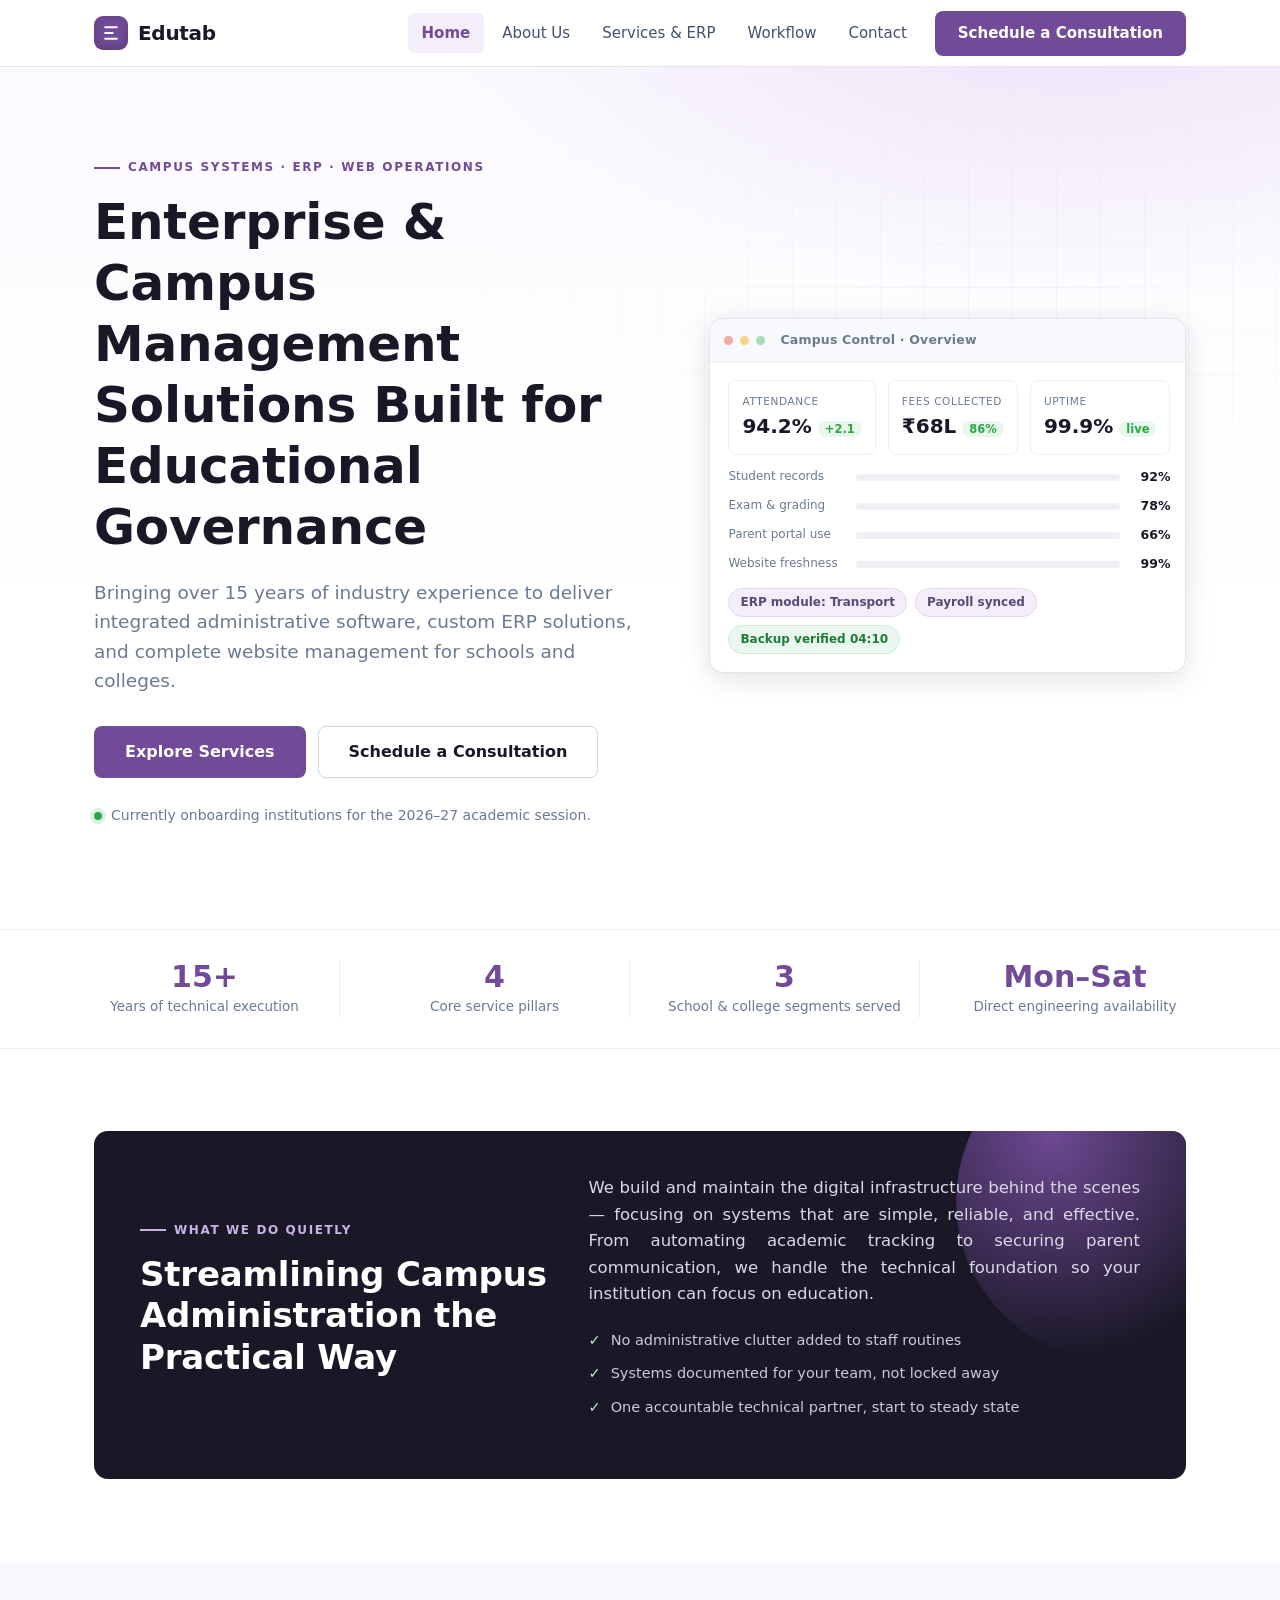
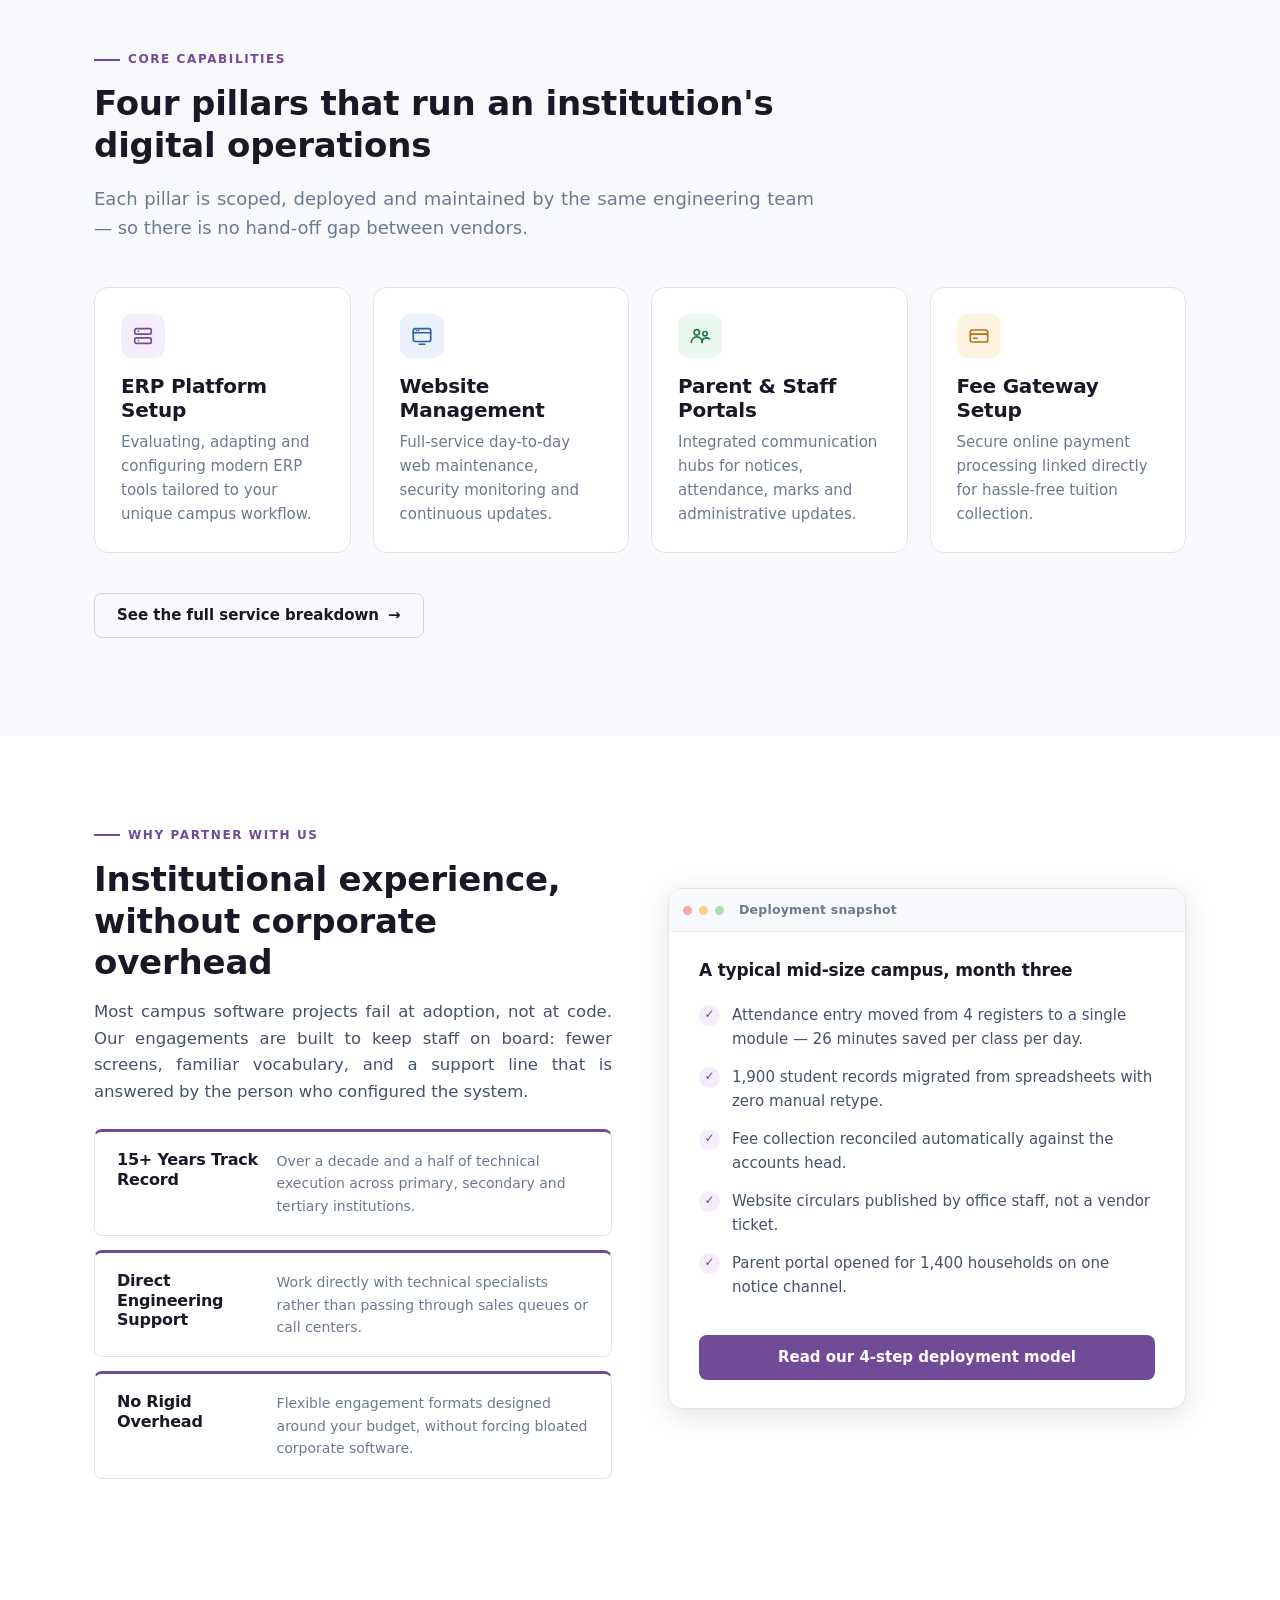
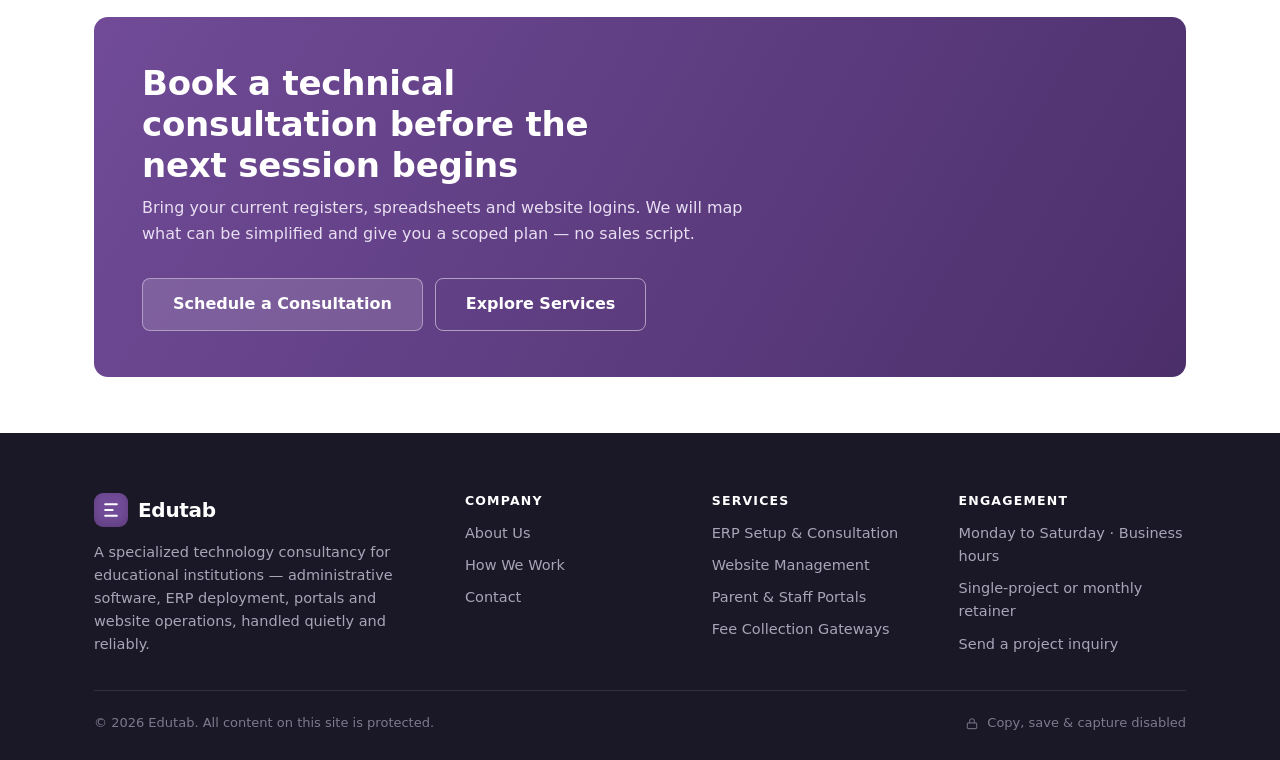
==== index.html @ a663d5b5 "Configure GitHub Pages deployment" ====
<!DOCTYPE html>
<html lang="en">
<head>
<meta charset="utf-8">
<meta name="viewport" content="width=device-width, initial-scale=1">
<title>Edutab — Enterprise &amp; Campus Management Solutions for Educational Governance</title>
<meta name="description" content="Edutab delivers integrated administrative software, custom ERP solutions and complete website management for schools and colleges, backed by 15+ years of technical execution.">
<meta name="robots" content="index, follow">
<link rel="stylesheet" href="assets/css/styles.css">
<link rel="icon" href="assets/img/icon-512.png" sizes="512x512">
<link rel="apple-touch-icon" href="assets/img/apple-touch-icon.png">
<meta property="og:type" content="website">
<meta property="og:site_name" content="Edutab">
<meta property="og:locale" content="en_IN">
<meta property="og:title" content="Edutab — Enterprise & Campus Management Solutions">
<meta property="og:description" content="Edutab delivers integrated administrative software, custom ERP solutions and complete website management for schools and colleges, backed by 15+ years of technical execution.">
<meta name="twitter:card" content="summary_large_image">
<meta name="twitter:title" content="Edutab — Enterprise & Campus Management Solutions">
<meta name="twitter:description" content="Edutab delivers integrated administrative software, custom ERP solutions and complete website management for schools and colleges, backed by 15+ years of technical execution.">
<meta name="theme-color" content="#714b97">
<meta name="edutab:origin" content="__EDUTAB_ORIGIN__">
<script type="application/ld+json" data-abs="true">
{"@context":"https://schema.org","@type":"Organization","@id":"~/#organization","name":"Edutab","alternateName":"Edutab Campus Systems","url":"~/","description":"Technology consultancy for educational institutions: ERP setup, website management, portals and fee gateways.","foundingDate":"2011","areaServed":{"@type":"Country","name":"India"},"address":{"@type":"PostalAddress","addressLocality":"Bhopal","addressRegion":"Madhya Pradesh","addressCountry":"IN"},"contactPoint":{"@type":"ContactPoint","contactType":"sales","availableLanguage":["English","Hindi"],"areaServed":"IN","telephone":"+919399365399","contactOption":"TollFree"},"sameAs":[]}
</script>
<script type="application/ld+json" data-abs="true">
{"@context":"https://schema.org","@type":"WebSite","@id":"~/#website","url":"~/","name":"Edutab","publisher":{"@id":"~/#organization"},"inLanguage":"en-IN","potentialAction":{"@type":"SearchAction","target":"~/services.html","query-input":"required name=search-term"}}
</script>
<script type="application/ld+json" data-abs="true">
{"@context":"https://schema.org","@type":"ItemList","name":"Core capabilities","itemListElement":[{"@type":"ListItem","position":1,"name":"ERP Platform Setup"},{"@type":"ListItem","position":2,"name":"Website Management"},{"@type":"ListItem","position":3,"name":"Parent & Staff Portals"},{"@type":"ListItem","position":4,"name":"Fee Gateway Setup"}]}
</script>
<!-- SEO:BEGIN (written by tools/set-origin.py) -->
<!-- SEO:END -->
</head>
<body>

<header class="site-header">
  <div class="container nav-wrap">
    <a class="brand" href="index.html" aria-label="Edutab home">
      <span class="brand-mark" aria-hidden="true">
        <svg viewBox="0 0 24 24" fill="none" stroke="currentColor" stroke-width="2.4" stroke-linecap="round" stroke-linejoin="round"><path d="M5 5h14M5 12h9M5 19h14"/></svg>
      </span>
      Edutab
    </a>
    <button class="nav-toggle" type="button" aria-label="Toggle menu" aria-expanded="false" aria-controls="primaryNav">
      <span></span><span></span><span></span>
    </button>
    <nav class="nav" id="primaryNav">
      <a href="index.html" aria-current="page">Home</a>
      <a href="about.html">About Us</a>
      <a href="services.html">Services &amp; ERP</a>
      <a href="workflow.html">Workflow</a>
      <a href="contact.html">Contact</a>
      <span class="nav-cta"><a class="btn btn-primary" href="contact.html">Schedule a Consultation</a></span>
    </nav>
  </div>
</header>

<main>

  <!-- ============================ 1. HERO ============================ -->
  <section class="hero">
    <div class="container hero-grid">
      <div>
        <span class="eyebrow">Campus Systems · ERP · Web Operations</span>
        <h1>Enterprise &amp; Campus Management Solutions Built for Educational Governance</h1>
        <p class="hero-sub">Bringing over 15 years of industry experience to deliver integrated administrative software, custom ERP solutions, and complete website management for schools and colleges.</p>
        <div class="hero-actions">
          <a class="btn btn-primary btn-lg" href="services.html">Explore Services</a>
          <a class="btn btn-outline btn-lg" href="contact.html">Schedule a Consultation</a>
        </div>
        <p class="hero-note"><span class="dot" aria-hidden="true"></span> Currently onboarding institutions for the 2026–27 academic session.</p>
      </div>

      <div class="panel" aria-label="Illustrative campus administration dashboard">
        <div class="panel-bar"><i></i><i></i><i></i><b>Campus Control · Overview</b></div>
        <div class="panel-body">
          <div class="kpi-row">
            <div class="kpi"><span>Attendance</span><b>94.2%</b><em>+2.1</em></div>
            <div class="kpi"><span>Fees Collected</span><b>₹68L</b><em>86%</em></div>
            <div class="kpi"><span>Uptime</span><b>99.9%</b><em>live</em></div>
          </div>
          <div class="bar">
            <div class="bar-row"><span>Student records</span><span class="bar-track"><span class="bar-fill" style="width:92%"></span></span><b>92%</b></div>
            <div class="bar-row"><span>Exam &amp; grading</span><span class="bar-track"><span class="bar-fill" style="width:78%"></span></span><b>78%</b></div>
            <div class="bar-row"><span>Parent portal use</span><span class="bar-track"><span class="bar-fill bar-fill--soft" style="width:66%"></span></span><b>66%</b></div>
            <div class="bar-row"><span>Website freshness</span><span class="bar-track"><span class="bar-fill bar-fill--soft" style="width:99%"></span></span><b>99%</b></div>
          </div>
          <div class="chip-row">
            <span class="chip">ERP module: Transport</span>
            <span class="chip">Payroll synced</span>
            <span class="chip chip--ok">Backup verified 04:10</span>
          </div>
        </div>
      </div>
    </div>
  </section>

  <!-- ============================ STATS ============================ -->
  <section class="stats">
    <div class="container stats-grid">
      <div class="stat"><b>15+</b><span>Years of technical execution</span></div>
      <div class="stat"><b>4</b><span>Core service pillars</span></div>
      <div class="stat"><b>3</b><span>School &amp; college segments served</span></div>
      <div class="stat"><b>Mon–Sat</b><span>Direct engineering availability</span></div>
    </div>
  </section>

  <!-- ============================ 2. HIGHLIGHT BOX ============================ -->
  <section class="section">
    <div class="container">
      <div class="callout">
        <div>
          <span class="eyebrow">What we do quietly</span>
          <h2>Streamlining Campus Administration the Practical Way</h2>
        </div>
        <div>
          <p>We build and maintain the digital infrastructure behind the scenes — focusing on systems that are simple, reliable, and effective. From automating academic tracking to securing parent communication, we handle the technical foundation so your institution can focus on education.</p>
          <ul class="callout-list">
            <li>No administrative clutter added to staff routines</li>
            <li>Systems documented for your team, not locked away</li>
            <li>One accountable technical partner, start to steady state</li>
          </ul>
        </div>
      </div>
    </div>
  </section>

  <!-- ============================ 3. CORE CAPABILITIES ============================ -->
  <section class="section section--soft">
    <div class="container">
      <div class="section-head">
        <span class="eyebrow">Core capabilities</span>
        <h2>Four pillars that run an institution's digital operations</h2>
        <p class="lead">Each pillar is scoped, deployed and maintained by the same engineering team — so there is no hand-off gap between vendors.</p>
      </div>

      <div class="grid grid-4">
        <article class="card">
          <div class="icon" aria-hidden="true">
            <svg viewBox="0 0 24 24" fill="none" stroke="currentColor" stroke-width="1.8" stroke-linecap="round" stroke-linejoin="round"><rect x="3" y="4" width="18" height="6" rx="1.5"/><rect x="3" y="14" width="18" height="6" rx="1.5"/><path d="M7 7h.01M7 17h.01"/></svg>
          </div>
          <h3>ERP Platform Setup</h3>
          <p>Evaluating, adapting and configuring modern ERP tools tailored to your unique campus workflow.</p>
        </article>

        <article class="card">
          <div class="icon icon--blue" aria-hidden="true">
            <svg viewBox="0 0 24 24" fill="none" stroke="currentColor" stroke-width="1.8" stroke-linecap="round" stroke-linejoin="round"><rect x="2.5" y="4" width="19" height="14" rx="2"/><path d="M2.5 8.5h19M6 6.2h.01M8.4 6.2h.01M9 21h6"/></svg>
          </div>
          <h3>Website Management</h3>
          <p>Full-service day-to-day web maintenance, security monitoring and continuous updates.</p>
        </article>

        <article class="card">
          <div class="icon icon--green" aria-hidden="true">
            <svg viewBox="0 0 24 24" fill="none" stroke="currentColor" stroke-width="1.8" stroke-linecap="round" stroke-linejoin="round"><circle cx="8.5" cy="8" r="3"/><path d="M2.5 19a6 6 0 0 1 12 0"/><circle cx="17.5" cy="9.5" r="2.4"/><path d="M14 19a5 5 0 0 1 8.2-3.8"/></svg>
          </div>
          <h3>Parent &amp; Staff Portals</h3>
          <p>Integrated communication hubs for notices, attendance, marks and administrative updates.</p>
        </article>

        <article class="card">
          <div class="icon icon--orange" aria-hidden="true">
            <svg viewBox="0 0 24 24" fill="none" stroke="currentColor" stroke-width="1.8" stroke-linecap="round" stroke-linejoin="round"><rect x="2.5" y="5.5" width="19" height="13" rx="2"/><path d="M2.5 10h19M6 14.5h4"/></svg>
          </div>
          <h3>Fee Gateway Setup</h3>
          <p>Secure online payment processing linked directly for hassle-free tuition collection.</p>
        </article>
      </div>

      <p class="mt-40"><a class="btn btn-outline btn-arrow" href="services.html">See the full service breakdown</a></p>
    </div>
  </section>

  <!-- ============================ 4. WHY PARTNER WITH US ============================ -->
  <section class="section">
    <div class="container">
      <div class="split">
        <div class="prose">
          <span class="eyebrow">Why partner with us</span>
          <h2>Institutional experience, without corporate overhead</h2>
          <p>Most campus software projects fail at adoption, not at code. Our engagements are built to keep staff on board: fewer screens, familiar vocabulary, and a support line that is answered by the person who configured the system.</p>
          <div class="grid grid-3 mt-24">
            <div class="note-card">
              <h4>15+ Years Track Record</h4>
              <p>Over a decade and a half of technical execution across primary, secondary and tertiary institutions.</p>
            </div>
            <div class="note-card">
              <h4>Direct Engineering Support</h4>
              <p>Work directly with technical specialists rather than passing through sales queues or call centers.</p>
            </div>
            <div class="note-card">
              <h4>No Rigid Overhead</h4>
              <p>Flexible engagement formats designed around your budget, without forcing bloated corporate software.</p>
            </div>
          </div>
        </div>

        <div class="panel">
          <div class="panel-bar"><i></i><i></i><i></i><b>Deployment snapshot</b></div>
          <div class="panel-body panel-pad">
            <h3 style="font-size:17px">A typical mid-size campus, month three</h3>
            <ul class="list-plain">
              <li><span class="tick">✓</span> Attendance entry moved from 4 registers to a single module — 26 minutes saved per class per day.</li>
              <li><span class="tick">✓</span> 1,900 student records migrated from spreadsheets with zero manual retype.</li>
              <li><span class="tick">✓</span> Fee collection reconciled automatically against the accounts head.</li>
              <li><span class="tick">✓</span> Website circulars published by office staff, not a vendor ticket.</li>
              <li><span class="tick">✓</span> Parent portal opened for 1,400 households on one notice channel.</li>
            </ul>
            <a class="btn btn-primary mt-24" href="workflow.html">Read our 4-step deployment model</a>
          </div>
        </div>
      </div>
    </div>
  </section>

  <!-- ============================ CTA ============================ -->
  <section class="section section--tight">
    <div class="container">
      <div class="cta-band">
        <div>
          <h2>Book a technical consultation before the next session begins</h2>
          <p>Bring your current registers, spreadsheets and website logins. We will map what can be simplified and give you a scoped plan — no sales script.</p>
        </div>
        <div class="cta-actions">
          <a class="btn btn-light btn-lg" href="contact.html">Schedule a Consultation</a>
          <a class="btn btn-outline btn-lg" style="color:#fff;border-color:rgba(255,255,255,.5)" href="services.html">Explore Services</a>
        </div>
      </div>
    </div>
  </section>

</main>

<footer class="site-footer">
  <div class="container">
    <div class="footer-grid">
      <div>
        <a class="brand" href="index.html">
          <span class="brand-mark" aria-hidden="true">
            <svg viewBox="0 0 24 24" fill="none" stroke="currentColor" stroke-width="2.4" stroke-linecap="round" stroke-linejoin="round"><path d="M5 5h14M5 12h9M5 19h14"/></svg>
          </span>
          Edutab
        </a>
        <p>A specialized technology consultancy for educational institutions — administrative software, ERP deployment, portals and website operations, handled quietly and reliably.</p>
      </div>
      <div>
        <h5>Company</h5>
        <ul class="footer-links">
          <li><a href="about.html">About Us</a></li>
          <li><a href="workflow.html">How We Work</a></li>
          <li><a href="contact.html">Contact</a></li>
        </ul>
      </div>
      <div>
        <h5>Services</h5>
        <ul class="footer-links">
          <li><a href="services.html#erp">ERP Setup &amp; Consultation</a></li>
          <li><a href="services.html#website">Website Management</a></li>
          <li><a href="services.html#portals">Parent &amp; Staff Portals</a></li>
          <li><a href="services.html#fees">Fee Collection Gateways</a></li>
        </ul>
      </div>
      <div>
        <h5>Engagement</h5>
        <ul class="footer-links">
          <li>Monday to Saturday · Business hours</li>
          <li>Single-project or monthly retainer</li>
          <li><a href="contact.html">Send a project inquiry</a></li>
        </ul>
      </div>
    </div>
    <div class="footer-note">
      <span>© <span data-year>2026</span> Edutab. All content on this site is protected.</span>
      <span class="lock">
        <svg viewBox="0 0 24 24" fill="none" stroke="currentColor" stroke-width="2" stroke-linecap="round"><rect x="4" y="10" width="16" height="10" rx="2"/><path d="M8 10V7a4 4 0 0 1 8 0v3"/></svg>
        Copy, save &amp; capture disabled
      </span>
    </div>
  </div>
</footer>

<div class="print-lock" aria-hidden="true">
  <h1>Edutab</h1>
  <p>This page is not distributable in printed or PDF form. Campus documentation, proposals and scope sheets are shared directly with the authorized institutional contact. Please request a copy from the Edutab office.</p>
</div>

<script src="assets/js/seo.js"></script>
<script src="assets/js/app.js"></script>
</body>
</html>
---- assets/css/styles.css ----
/* ============================================================
   Edutab — Campus & Enterprise Management Solutions
   Visual language inspired by Odoo's web client:
   flat surfaces, hairline borders, generous whitespace,
   purple brand accent, rounded "snippet" cards.
   ============================================================ */

:root {
  --violet: #714b97;
  --violet-dark: #5b3a7d;
  --violet-soft: #f4eefa;
  --navy: #1a1827;
  --body: #45526b;
  --muted: #6b7a90;
  --line: #e5e5e5;
  --line-soft: #ededf3;
  --bg-soft: #f8f9fc;
  --bg-alt: #f4f4f8;
  --white: #ffffff;
  --green: #28a745;
  --orange: #f0ad4e;
  --red: #e27d7d;
  --radius: 8px;
  --radius-lg: 14px;
  --shadow-sm: 0 1px 2px rgba(26, 24, 39, .06), 0 2px 12px rgba(26, 24, 39, .05);
  --shadow-md: 0 6px 28px rgba(26, 24, 39, .12);
  --font: "Segoe UI", system-ui, -apple-system, "Helvetica Neue", Arial, sans-serif;
  --container: 1140px;
}

*, *::before, *::after { box-sizing: border-box; }

html { scroll-behavior: smooth; }

body {
  margin: 0;
  font-family: var(--font);
  font-size: 16px;
  line-height: 1.6;
  color: var(--body);
  background: var(--white);
  -webkit-font-smoothing: antialiased;
  text-rendering: optimizeLegibility;
  /* ---- content protection: no selection on rendered page ---- */
  -webkit-user-select: none;
  -moz-user-select: none;
  -ms-user-select: none;
  user-select: none;
}

/* Inputs must stay usable */
input, textarea, select {
  -webkit-user-select: text;
  -moz-user-select: text;
  user-select: text;
}

h1, h2, h3, h4, h5 {
  color: var(--navy);
  font-weight: 600;
  line-height: 1.22;
  margin: 0 0 .55em;
  letter-spacing: -.2px;
}

h1 { font-size: clamp(30px, 4.4vw, 50px); font-weight: 700; }
h2 { font-size: clamp(24px, 3vw, 34px); }
h3 { font-size: 20px; }
h4 { font-size: 17px; }

p { margin: 0 0 1em; }

/* ============================ Justified body copy ============================
   Body paragraphs are set justified for a clean two-edge block. Hyphenation is
   what keeps that from opening up rivers of whitespace; it needs the lang="en"
   attribute on <html>, which every page carries. Anything narrower than a
   comfortable measure stays left-aligned instead (see the opt-out list below),
   because justification at ~20ch looks worse than ragged right.
   ============================================================================= */
.prose p,
.card p,
.lead,
.callout p,
.note-card p,
.acc-panel,
.timeline-body p,
.feature-list li,
.form-status {
  text-align: justify;
  text-justify: inter-word;
  -webkit-hyphens: auto;
  -moz-hyphens: auto;
  hyphens: auto;
  hyphenate-limit-chars: 8 3 3;
  word-break: normal;
  overflow-wrap: break-word;
}

/* narrow columns, labels and single-line strips: keep the ragged right edge */
.hero-sub,
.hero-note,
.step p,
.plan p,
.split .note-card p,
.grid-4 .card p,
.info-row p,
.wa-strip p,
.form-help,
.field > label,
.breadcrumb,
.eyebrow,
.chip,
.chip-row,
.card-num,
.kpi span,
.kpi b,
.bar-row,
.stat span,
.footer-links li,
.footer-note,
.badge,
.panel-bar b,
.stack-item,
.stack-item span {
  text-align: left;
  -webkit-hyphens: manual;
  hyphens: manual;
}

/* headings and centred blocks never justify */
h1, h2, h3, h4, h5, .text-center, .section-head--center, .btn { text-align: inherit; }
.section-head--center p, .text-center p { text-align: center; }
/* buttons/CTA copy inside a justified parent must not stretch */
.btn, .choice, .nav a, .brand { text-align: center; }
.nav a, .brand, .footer-links a { text-align: left; }

a { color: var(--violet); text-decoration: none; }
a:hover { color: var(--violet-dark); text-decoration: underline; }

img, svg { max-width: 100%; display: block; }

.container {
  width: 100%;
  max-width: var(--container);
  margin: 0 auto;
  padding: 0 24px;
}

.section { padding: 82px 0; }
/* keep anchored section headings clear of the sticky header */
section[id] { scroll-margin-top: 84px; }
:target { animation: target-flash 1.6s ease-out; }
@keyframes target-flash {
  0% { background: rgba(113, 75, 151, .09); }
  100% { background: transparent; }
}
.section--tight { padding: 56px 0; }
.section--soft { background: var(--bg-soft); }
.section--alt { background: var(--bg-alt); }

.eyebrow {
  display: inline-flex;
  align-items: center;
  gap: 8px;
  font-size: 12px;
  font-weight: 700;
  letter-spacing: 1.6px;
  text-transform: uppercase;
  color: var(--violet);
  margin-bottom: 14px;
}
.eyebrow::before {
  content: "";
  width: 26px; height: 2px;
  background: var(--violet);
  display: inline-block;
}

.lead { font-size: 18px; color: var(--muted); }
.text-muted { color: var(--muted); }
.text-center { text-align: center; }
.section-head { max-width: 720px; margin-bottom: 44px; }
.section-head--center { margin-left: auto; margin-right: auto; text-align: center; }
.section-head--center .eyebrow { justify-content: center; }

/* ============================== Buttons ============================== */
.btn {
  display: inline-flex;
  align-items: center;
  justify-content: center;
  gap: 9px;
  padding: 11px 22px;
  font-family: inherit;
  font-size: 15px;
  font-weight: 600;
  line-height: 1.4;
  border-radius: var(--radius);
  border: 1px solid transparent;
  cursor: pointer;
  transition: background .16s ease, color .16s ease, border-color .16s ease, box-shadow .16s ease, transform .16s ease;
  text-decoration: none;
  white-space: nowrap;
}
.btn:active { transform: translateY(1px); }
.btn-primary { background: var(--violet); color: #fff; }
.btn-primary:hover { background: var(--violet-dark); color: #fff; text-decoration: none; }
.btn-outline { background: transparent; color: var(--navy); border-color: #d3d3dd; }
.btn-outline:hover { border-color: var(--violet); color: var(--violet); text-decoration: none; }
.btn-light { background: rgba(255, 255, 255, .14); color: #fff; border-color: rgba(255, 255, 255, .38); }
.btn-light:hover { background: rgba(255, 255, 255, .26); color: #fff; text-decoration: none; }
.btn-wa { background: #1faa54; color: #fff; }
.btn-wa:hover { background: #178c44; color: #fff; text-decoration: none; }
.btn-lg { padding: 14px 30px; font-size: 16px; }
.btn-block { width: 100%; }
.btn[disabled] { opacity: .6; cursor: default; }

.btn-arrow::after {
  content: "→";
  font-weight: 700;
  transition: transform .16s ease;
}
.btn-arrow:hover::after { transform: translateX(3px); }

/* ============================== Header / nav ============================== */
.site-header {
  position: sticky;
  top: 0;
  z-index: 120;
  background: rgba(255, 255, 255, .96);
  border-bottom: 1px solid var(--line);
  backdrop-filter: saturate(180%) blur(8px);
}
.nav-wrap {
  display: flex;
  align-items: center;
  gap: 24px;
  height: 66px;
}
.brand {
  display: inline-flex;
  align-items: center;
  gap: 10px;
  font-size: 20px;
  font-weight: 700;
  color: var(--navy);
  letter-spacing: -.3px;
}
.brand:hover { text-decoration: none; color: var(--navy); }
.brand-mark {
  width: 34px; height: 34px;
  border-radius: 9px;
  background: var(--violet);
  color: #fff;
  display: grid;
  place-items: center;
  font-size: 17px;
  font-weight: 800;
  flex: 0 0 auto;
  box-shadow: inset 0 -3px 8px rgba(0, 0, 0, .18);
}
.brand-mark svg { width: 20px; height: 20px; }

.nav {
  display: flex;
  align-items: center;
  gap: 4px;
  margin-left: auto;
}
.nav > a, .nav a:not(.btn) {
  padding: 8px 14px;
  border-radius: 6px;
  font-size: 15px;
  font-weight: 500;
  color: #45526b;
}
.nav a:not(.btn):hover { background: var(--bg-alt); color: var(--navy); text-decoration: none; }
.nav a[aria-current="page"]:not(.btn) { color: var(--violet); background: var(--violet-soft); font-weight: 600; }
.nav-cta { margin-left: 10px; }

.nav-toggle {
  display: none;
  margin-left: auto;
  width: 42px; height: 42px;
  border: 1px solid var(--line);
  border-radius: 8px;
  background: #fff;
  cursor: pointer;
  padding: 0;
}
.nav-toggle span {
  display: block;
  width: 18px; height: 2px;
  background: var(--navy);
  margin: 3px auto;
  border-radius: 2px;
  transition: transform .2s ease, opacity .2s ease;
}
.nav-toggle[aria-expanded="true"] span:nth-child(1) { transform: translateY(5px) rotate(45deg); }
.nav-toggle[aria-expanded="true"] span:nth-child(2) { opacity: 0; }
.nav-toggle[aria-expanded="true"] span:nth-child(3) { transform: translateY(-5px) rotate(-45deg); }

/* ============================== Page hero (inner pages) ============================== */
.page-hero {
  background: linear-gradient(160deg, #f7f3fc 0%, #f2f5fb 60%, #f8f9fc 100%);
  border-bottom: 1px solid var(--line-soft);
  padding: 74px 0 66px;
}
.page-hero h1 { max-width: 860px; }
.page-hero .lead { max-width: 760px; margin: 0; }
.breadcrumb {
  display: flex;
  gap: 8px;
  align-items: center;
  font-size: 13px;
  color: var(--muted);
  margin-bottom: 18px;
}
.breadcrumb a { color: var(--muted); }
.breadcrumb a:hover { color: var(--violet); }
.breadcrumb i { font-style: normal; opacity: .5; }

/* ============================== Home hero ============================== */
.hero {
  position: relative;
  overflow: hidden;
  background:
    radial-gradient(900px 460px at 84% -10%, #ece2f7 0%, rgba(236, 226, 247, 0) 70%),
    linear-gradient(180deg, #fbf9fe 0%, #ffffff 62%);
  padding: 84px 0 88px;
}
.hero::after {
  content: "";
  position: absolute;
  inset: 0;
  background-image:
    linear-gradient(to right, rgba(113, 75, 151, .055) 1px, transparent 1px),
    linear-gradient(to bottom, rgba(113, 75, 151, .055) 1px, transparent 1px);
  background-size: 44px 44px;
  mask-image: radial-gradient(720px 380px at 78% 30%, #000 0%, transparent 78%);
  -webkit-mask-image: radial-gradient(720px 380px at 78% 30%, #000 0%, transparent 78%);
  pointer-events: none;
}
.hero-grid {
  position: relative;
  z-index: 1;
  display: grid;
  grid-template-columns: minmax(0, 1.08fr) minmax(0, .92fr);
  gap: 56px;
  align-items: center;
}
.hero h1 { margin-bottom: 20px; max-width: 15ch; }
.hero-sub { font-size: 18.5px; color: var(--muted); max-width: 52ch; }
.hero-actions { display: flex; flex-wrap: wrap; gap: 12px; margin-top: 30px; }
.hero-note {
  display: flex;
  align-items: center;
  gap: 9px;
  margin-top: 26px;
  font-size: 14px;
  color: var(--muted);
}
.dot {
  width: 8px; height: 8px; border-radius: 50%;
  background: var(--green);
  box-shadow: 0 0 0 4px rgba(40, 167, 69, .16);
  flex: 0 0 auto;
}

/* Mock dashboard panel */
.panel {
  background: #fff;
  border: 1px solid var(--line);
  border-radius: var(--radius-lg);
  box-shadow: var(--shadow-md);
  overflow: hidden;
}
.panel-bar {
  display: flex;
  align-items: center;
  gap: 7px;
  padding: 11px 14px;
  border-bottom: 1px solid var(--line-soft);
  background: var(--bg-soft);
}
.panel-bar i {
  width: 9px; height: 9px;
  border-radius: 50%;
  background: #dcdce6;
  display: inline-block;
}
.panel-bar i:nth-child(1) { background: #f4a9a3; }
.panel-bar i:nth-child(2) { background: #f7d38a; }
.panel-bar i:nth-child(3) { background: #a8dcb5; }
.panel-bar b {
  margin-left: 8px;
  font-size: 12.5px;
  font-weight: 600;
  color: var(--muted);
  letter-spacing: .2px;
}
.panel-body { padding: 18px; display: grid; gap: 12px; }
.kpi-row { display: grid; grid-template-columns: repeat(3, 1fr); gap: 12px; }
.kpi {
  border: 1px solid var(--line-soft);
  border-radius: var(--radius);
  padding: 12px 13px;
  background: #fff;
}
.kpi span { display: block; font-size: 10.5px; color: var(--muted); text-transform: uppercase; letter-spacing: .6px; white-space: nowrap; }
.kpi b { font-size: 20px; color: var(--navy); font-weight: 700; white-space: nowrap; }
.kpi em {
  font-style: normal;
  font-size: 11.5px;
  font-weight: 700;
  color: var(--green);
  background: rgba(40, 167, 69, .1);
  border-radius: 20px;
  padding: 1px 7px;
  margin-left: 6px;
}
.bar { display: grid; gap: 9px; }
.bar-row {
  display: grid;
  grid-template-columns: 118px minmax(0, 1fr) 40px;
  align-items: center;
  gap: 10px;
  font-size: 12px;
  color: var(--muted);
  white-space: nowrap;
}
.bar-track { height: 7px; border-radius: 6px; background: #eef0f5; overflow: hidden; }
.bar-fill { height: 100%; border-radius: 6px; background: var(--violet); }
.bar-fill--soft { background: #b79ad6; }
.bar-row b { color: var(--navy); font-size: 12.5px; text-align: right; }
.chip-row { display: flex; flex-wrap: wrap; gap: 8px; padding-top: 2px; }
.chip {
  font-size: 12px;
  font-weight: 600;
  color: #5a4877;
  background: var(--violet-soft);
  border: 1px solid #e3d6f1;
  border-radius: 20px;
  padding: 4px 11px;
}
.chip--ok { color: #1e7a37; background: #eaf7ee; border-color: #cfead7; }

/* ============================== Stats band ============================== */
.stats {
  border-top: 1px solid var(--line-soft);
  border-bottom: 1px solid var(--line-soft);
  background: #fff;
}
.stats-grid {
  display: grid;
  grid-template-columns: repeat(4, 1fr);
  gap: 20px;
  padding: 30px 0;
}
.stat { text-align: center; border-right: 1px solid var(--line-soft); }
.stat:last-child { border-right: 0; }
.stat b {
  display: block;
  font-size: 30px;
  font-weight: 700;
  color: var(--violet);
  line-height: 1.1;
}
.stat span { font-size: 13.5px; color: var(--muted); }

/* ============================== Highlight box ============================== */
.callout {
  position: relative;
  display: grid;
  grid-template-columns: 1fr 1.35fr;
  gap: 40px;
  align-items: center;
  background: var(--navy);
  color: #dcd8e8;
  border-radius: var(--radius-lg);
  padding: 44px 46px;
  overflow: hidden;
}
.callout::before {
  content: "";
  position: absolute;
  right: -90px; top: -90px;
  width: 320px; height: 320px;
  border-radius: 50%;
  background: radial-gradient(circle at 30% 30%, rgba(113, 75, 151, .95), rgba(113, 75, 151, 0) 70%);
}
.callout h2, .callout h3 { color: #fff; position: relative; }
.callout p { position: relative; margin: 0; font-size: 16.5px; }
.callout .eyebrow { color: #c9b3e6; }
.callout .eyebrow::before { background: #c9b3e6; }
.callout-list { position: relative; display: grid; gap: 10px; margin-top: 22px; padding: 0; list-style: none; }
.callout-list li { display: flex; gap: 10px; font-size: 14.5px; color: #cdc9db; }
.callout-list li::before {
  content: "✓";
  color: #b9f0c9;
  font-weight: 800;
  flex: 0 0 auto;
}

/* ============================== Cards / grids ============================== */
.grid { display: grid; gap: 22px; }
.grid-2 { grid-template-columns: repeat(2, minmax(0, 1fr)); }
.grid-3 { grid-template-columns: repeat(3, minmax(0, 1fr)); }
.grid-4 { grid-template-columns: repeat(4, minmax(0, 1fr)); }

.card {
  background: #fff;
  border: 1px solid var(--line);
  border-radius: var(--radius-lg);
  padding: 26px;
  transition: transform .18s ease, box-shadow .18s ease, border-color .18s ease;
}
.card:hover {
  transform: translateY(-3px);
  box-shadow: var(--shadow-md);
  border-color: #ded3ea;
}
.card h3 { margin-bottom: 8px; }
.card p { margin-bottom: 0; font-size: 15px; color: var(--muted); }

.icon {
  width: 44px; height: 44px;
  border-radius: 11px;
  display: grid;
  place-items: center;
  background: var(--violet-soft);
  color: var(--violet);
  margin-bottom: 16px;
}
.icon svg { width: 22px; height: 22px; }
.icon--green { background: #eaf7ee; color: #1e7a37; }
.icon--orange { background: #fdf3e2; color: #b5730f; }
.icon--blue { background: #eaf1fb; color: #2f5f9e; }

.card-num {
  font-size: 12.5px;
  font-weight: 700;
  letter-spacing: 1.4px;
  color: #b9a8cd;
  display: block;
  margin-bottom: 10px;
}

/* Feature list inside cards */
.feature-list { list-style: none; margin: 16px 0 0; padding: 0; display: grid; gap: 10px; }
.feature-list li {
  position: relative;
  padding-left: 26px;
  font-size: 14.5px;
  color: var(--body);
}
.feature-list li::before {
  content: "";
  position: absolute;
  left: 2px; top: 6px;
  width: 14px; height: 8px;
  border-left: 2px solid var(--violet);
  border-bottom: 2px solid var(--violet);
  transform: rotate(-45deg);
}
.feature-list--plain li::before { border-color: #c9b3e6; }

/* ============================== Split section ============================== */
.split {
  display: grid;
  grid-template-columns: minmax(0, 1fr) minmax(0, 1fr);
  gap: 56px;
  align-items: center;
}
.split-flip > :first-child { order: 2; }
.prose p { font-size: 16.5px; color: var(--body); }
.prose h2 { margin-bottom: 16px; }

/* module stack graphic */
.stack { display: grid; gap: 12px; }
.stack-item {
  display: flex;
  align-items: center;
  gap: 14px;
  padding: 14px 18px;
  background: #fff;
  border: 1px solid var(--line);
  border-left: 3px solid var(--violet);
  border-radius: var(--radius);
  box-shadow: var(--shadow-sm);
  font-size: 14.5px;
  color: var(--navy);
  font-weight: 600;
}
.stack-item span { margin-left: auto; font-size: 12.5px; font-weight: 600; color: var(--muted); }
.stack-item:nth-child(2) { border-left-color: #2f5f9e; }
.stack-item:nth-child(3) { border-left-color: var(--green); }
.stack-item:nth-child(4) { border-left-color: var(--orange); }

/* ============================== Checklist panel ============================== */
.panel-pad { padding: 28px 30px; }
.list-plain { list-style: none; margin: 0; padding: 0; display: grid; gap: 14px; }
.list-plain li { display: flex; gap: 12px; font-size: 15px; color: var(--body); }
.tick {
  flex: 0 0 auto;
  width: 21px; height: 21px;
  border-radius: 50%;
  background: var(--violet-soft);
  color: var(--violet);
  font-size: 12px;
  font-weight: 800;
  display: grid;
  place-items: center;
  margin-top: 2px;
}

/* ============================== Steps ============================== */
.steps { display: grid; grid-template-columns: repeat(4, 1fr); gap: 0; counter-reset: step; }
.step {
  position: relative;
  padding: 28px 26px 30px;
  background: #fff;
  border: 1px solid var(--line);
  border-right: 0;
}
.step:last-child { border-right: 1px solid var(--line); border-radius: 0 var(--radius-lg) var(--radius-lg) 0; }
.step:first-child { border-radius: var(--radius-lg) 0 0 var(--radius-lg); }
.step::after {
  content: "";
  position: absolute;
  right: -10px; top: 50%;
  width: 18px; height: 18px;
  background: #fff;
  border-top: 1px solid var(--line);
  border-right: 1px solid var(--line);
  transform: translateY(-50%) rotate(45deg);
  z-index: 2;
}
.step:last-child::after { display: none; }
.step-num {
  display: grid;
  place-items: center;
  width: 38px; height: 38px;
  border-radius: 10px;
  background: var(--violet);
  color: #fff;
  font-weight: 700;
  font-size: 14px;
  margin-bottom: 16px;
}
.step h3 { font-size: 17px; }
.step p { font-size: 14.5px; color: var(--muted); margin: 0; }

.timeline { display: grid; gap: 0; margin-top: 10px; }
.timeline-item {
  display: grid;
  grid-template-columns: 64px 1fr;
  gap: 24px;
  padding: 26px 0;
  border-bottom: 1px solid var(--line-soft);
}
.timeline-item:last-child { border-bottom: 0; }
.timeline-badge {
  display: grid;
  place-items: center;
  width: 56px; height: 56px;
  border-radius: 14px;
  background: #fff;
  border: 1px solid var(--line);
  color: var(--violet);
  font-size: 15px;
  font-weight: 800;
  box-shadow: var(--shadow-sm);
}
.timeline-body h3 { margin-bottom: 6px; }
.timeline-body p { margin: 0; font-size: 15.5px; color: var(--muted); max-width: 72ch; }

/* Cards inside a split column are narrow: stack them as label + text rows */
.split .grid-3, .split .grid-2 { grid-template-columns: 1fr; gap: 14px; }
.split .note-card { display: flex; align-items: flex-start; gap: 18px; padding: 18px 22px; }
.split .note-card h4 { flex: 0 0 30%; margin-bottom: 0; font-size: 16px; }
.split .note-card p { font-size: 14px; }
@media (max-width: 860px) {
  .split .note-card { display: block; }
  .split .note-card h4 { margin-bottom: 6px; }
}

/* ============================== Terms / note cards ============================== */
.note-card {
  background: #fff;
  border: 1px solid var(--line);
  border-top: 3px solid var(--violet);
  border-radius: var(--radius);
  padding: 22px 24px;
}
.note-card h4 { margin-bottom: 8px; }
.note-card p { margin: 0; font-size: 14.5px; color: var(--muted); }

/* ============================== Pricing / engagement ============================== */
.plan {
  background: #fff;
  border: 1px solid var(--line);
  border-radius: var(--radius-lg);
  padding: 30px;
  display: flex;
  flex-direction: column;
}
.plan--featured { border-color: var(--violet); box-shadow: 0 10px 40px rgba(113, 75, 151, .14); }
.plan-tag {
  align-self: flex-start;
  font-size: 11.5px;
  font-weight: 700;
  letter-spacing: 1px;
  text-transform: uppercase;
  color: #fff;
  background: var(--violet);
  border-radius: 20px;
  padding: 3px 12px;
  margin-bottom: 14px;
}
.plan-tag--ghost { background: var(--bg-alt); color: var(--muted); }
.plan h3 { font-size: 21px; }
.plan p.muted { font-size: 14.5px; color: var(--muted); }
.plan .btn { margin-top: auto; }
.plan ul { margin: 18px 0 24px; }

/* ============================== Forms ============================== */
.form-grid { display: grid; gap: 18px; }
.field { display: grid; gap: 7px; }
.field > label {
  font-size: 13.5px;
  font-weight: 600;
  color: var(--navy);
}
.field .req { color: var(--red); }
.control {
  width: 100%;
  padding: 11px 14px;
  font-family: inherit;
  font-size: 15px;
  color: var(--navy);
  background: #fff;
  border: 1px solid #d9d9e2;
  border-radius: var(--radius);
  transition: border-color .15s ease, box-shadow .15s ease;
}
.control::placeholder { color: #a8b1c0; }
.control:focus {
  outline: 0;
  border-color: var(--violet);
  box-shadow: 0 0 0 3px rgba(113, 75, 151, .16);
}
textarea.control { min-height: 132px; resize: vertical; }
.field-row { display: grid; grid-template-columns: repeat(2, minmax(0, 1fr)); gap: 18px; }

.choice-group { display: grid; gap: 10px; }
.choice {
  display: flex;
  align-items: center;
  gap: 11px;
  padding: 11px 14px;
  border: 1px solid #e2e2ea;
  border-radius: var(--radius);
  background: #fff;
  font-size: 14.5px;
  font-weight: 500;
  color: var(--body);
  cursor: pointer;
  transition: border-color .15s ease, background .15s ease;
}
.choice:hover { border-color: #cdbde2; background: #fdfcff; }
.choice input {
  width: 17px; height: 17px;
  accent-color: var(--violet);
  margin: 0;
  cursor: pointer;
  flex: 0 0 auto;
}
.choice:has(input:checked) {
  border-color: var(--violet);
  background: var(--violet-soft);
  color: var(--navy);
  font-weight: 600;
}

.form-status {
  display: none;
  align-items: flex-start;
  gap: 10px;
  padding: 13px 15px;
  border-radius: var(--radius);
  font-size: 14.5px;
  line-height: 1.5;
}
.form-status--ok { background: #eaf7ee; border: 1px solid #c4e6cf; color: #1d6b32; display: flex; }
.form-status--err { background: #fdeeee; border: 1px solid #f3cccc; color: #99302f; display: flex; }
.form-help { font-size: 13px; color: var(--muted); margin: 2px 0 0; }
.form-card { padding: 32px; }
.form-card h3 { margin-bottom: 4px; }

.contact-aside { display: grid; gap: 18px; align-content: start; }
.info-row { display: flex; gap: 14px; align-items: flex-start; }
.info-row .icon { width: 38px; height: 38px; border-radius: 10px; margin: 0; flex: 0 0 auto; }
.info-row .icon svg { width: 19px; height: 19px; }
.info-row b { display: block; color: var(--navy); font-size: 15px; margin-bottom: 2px; }
.info-row p { margin: 0; font-size: 14.5px; color: var(--muted); }
.info-row a { font-weight: 600; }

.wa-strip {
  display: flex;
  align-items: center;
  gap: 14px;
  padding: 18px 20px;
  border-radius: var(--radius-lg);
  background: linear-gradient(120deg, #eaf7ee 0%, #f4fbf6 100%);
  border: 1px solid #cfead7;
}
.wa-strip p { margin: 0; font-size: 14px; color: #31663f; }
.wa-strip b { color: #1d6b32; display: block; font-size: 15px; }

/* ============================== FAQ ============================== */
.accordion { display: grid; gap: 12px; }
.acc-item {
  background: #fff;
  border: 1px solid var(--line);
  border-radius: var(--radius);
  overflow: hidden;
}
.acc-item > button {
  width: 100%;
  display: flex;
  align-items: center;
  gap: 14px;
  padding: 17px 20px;
  background: #fff;
  border: 0;
  font-family: inherit;
  font-size: 15.5px;
  font-weight: 600;
  color: var(--navy);
  text-align: left;
  cursor: pointer;
}
.acc-item > button:hover { background: var(--bg-soft); }
.acc-item > button::after {
  content: "+";
  margin-left: auto;
  font-size: 20px;
  font-weight: 500;
  color: var(--violet);
  line-height: 1;
  transition: transform .2s ease;
}
.acc-item[data-open="true"] > button::after { transform: rotate(45deg); }
.acc-panel {
  display: none;
  padding: 0 20px 18px;
  font-size: 15px;
  color: var(--muted);
}
.acc-item[data-open="true"] .acc-panel { display: block; }

/* ============================== CTA banner ============================== */
.cta-band {
  background: linear-gradient(120deg, var(--violet) 0%, #4b2f6b 100%);
  color: #fff;
  border-radius: var(--radius-lg);
  padding: 46px 48px;
  display: flex;
  align-items: center;
  justify-content: space-between;
  gap: 32px;
  flex-wrap: wrap;
}
.cta-band h2 { color: #fff; margin-bottom: 8px; max-width: 22ch; }
.cta-band p { margin: 0; color: #e8dff2; max-width: 60ch; }
.cta-actions { display: flex; gap: 12px; flex-wrap: wrap; }

/* ============================== Footer ============================== */
.site-footer {
  background: var(--navy);
  color: #a9a4b8;
  padding: 60px 0 26px;
  margin-top: 0;
  font-size: 14.5px;
}
.footer-grid {
  display: grid;
  grid-template-columns: 1.6fr 1fr 1fr 1.1fr;
  gap: 40px;
  padding-bottom: 34px;
  border-bottom: 1px solid rgba(255, 255, 255, .1);
}
.site-footer .brand { color: #fff; margin-bottom: 14px; }
.site-footer p { margin: 0; max-width: 42ch; }
.site-footer h5 {
  color: #fff;
  font-size: 12.5px;
  font-weight: 700;
  letter-spacing: 1.2px;
  text-transform: uppercase;
  margin-bottom: 14px;
}
.footer-links { list-style: none; margin: 0; padding: 0; display: grid; gap: 9px; }
.footer-links a { color: #a9a4b8; }
.footer-links a:hover { color: #fff; text-decoration: none; }
.footer-note {
  display: flex;
  align-items: center;
  justify-content: space-between;
  gap: 18px;
  flex-wrap: wrap;
  padding-top: 22px;
  font-size: 13px;
  color: #7e798e;
}
.footer-note .lock { display: flex; align-items: center; gap: 8px; }
.footer-note svg { width: 14px; height: 14px; opacity: .8; }

/* ============================== Toast (protection feedback) ============================== */
.prot-toast {
  position: fixed;
  left: 50%;
  bottom: 26px;
  transform: translate(-50%, 20px);
  background: rgba(26, 24, 39, .95);
  color: #fff;
  font-size: 13.5px;
  font-weight: 500;
  padding: 11px 18px;
  border-radius: 30px;
  box-shadow: var(--shadow-md);
  opacity: 0;
  pointer-events: none;
  transition: opacity .2s ease, transform .2s ease;
  z-index: 300;
  display: flex;
  align-items: center;
  gap: 9px;
}
.prot-toast.is-on { opacity: 1; transform: translate(-50%, 0); }

/* Full-screen shield used while a screen capture is detected */
.privacy-shield {
  position: fixed;
  inset: 0;
  background: #16141f;
  color: #6f6a80;
  display: none;
  place-items: center;
  text-align: center;
  padding: 30px;
  z-index: 260;
  font-size: 14.5px;
}
.privacy-shield.is-on { display: grid; }
.privacy-shield b { display: block; color: #fff; font-size: 19px; margin-bottom: 6px; font-weight: 600; }

/* ============================== Utilities ============================== */
.badge {
  display: inline-block;
  font-size: 11.5px;
  font-weight: 700;
  letter-spacing: .8px;
  text-transform: uppercase;
  color: var(--violet);
  background: var(--violet-soft);
  border-radius: 20px;
  padding: 3px 11px;
}
.mt-0 { margin-top: 0; }
.mb-0 { margin-bottom: 0; }
.mt-24 { margin-top: 24px; }
.mt-40 { margin-top: 40px; }
.divider { height: 1px; background: var(--line-soft); border: 0; margin: 30px 0; }
.sr-only {
  position: absolute; width: 1px; height: 1px;
  padding: 0; margin: -1px; overflow: hidden;
  clip: rect(0, 0, 0, 0); white-space: nowrap; border: 0;
}
.no-scroll { overflow: hidden; }

/* ============================== Print / capture deterrence ============================== */
@media print {
  body { background: #fff !important; }
  body * { visibility: hidden !important; }
  .print-lock {
    visibility: visible !important;
    position: fixed;
    inset: 0;
    display: block !important;
    padding: 80px 60px;
    color: #1a1827;
    font-family: var(--font);
  }
  .print-lock p { font-size: 15px; color: #45526b; max-width: 70ch; }
}
.print-lock { display: none; }

/* ============================== Responsive ============================== */
@media (max-width: 1080px) {
  .hero-grid { grid-template-columns: 1fr; gap: 44px; }
  .hero h1 { max-width: 20ch; }
  .grid-4 { grid-template-columns: repeat(2, minmax(0, 1fr)); }
  .steps { grid-template-columns: repeat(2, 1fr); }
  .step { border-right: 1px solid var(--line); border-bottom: 0; }
  .step:nth-child(2) { border-radius: 0 var(--radius-lg) 0 0; }
  .step:nth-child(3) { border-radius: 0 0 0 var(--radius-lg); }
  .step:nth-child(2)::after { display: none; }
  .split { grid-template-columns: 1fr; gap: 34px; }
  .split-flip > :first-child { order: 0; }
  .footer-grid { grid-template-columns: 1fr 1fr; }
}

@media (max-width: 860px) {
  .nav-toggle { display: block; }
  .nav {
    position: absolute;
    top: 66px;
    left: 0; right: 0;
    flex-direction: column;
    align-items: stretch;
    gap: 2px;
    margin: 0;
    padding: 12px 18px 18px;
    background: #fff;
    border-bottom: 1px solid var(--line);
    box-shadow: var(--shadow-md);
    display: none;
  }
  .nav.is-open { display: flex; }
  .nav a { padding: 12px 14px; font-size: 15.5px; }
  .nav-cta { margin: 10px 0 0; }
  .nav-cta .btn { width: 100%; }
  .section { padding: 62px 0; }
  .callout { grid-template-columns: 1fr; padding: 34px 28px; gap: 22px; }
  .stats-grid { grid-template-columns: repeat(2, 1fr); gap: 24px 14px; }
  .stat { border-right: 0; }
  .grid-2, .grid-3, .grid-4 { grid-template-columns: 1fr; }
  .cta-band { padding: 34px 28px; }
  .timeline-item { grid-template-columns: 1fr; gap: 12px; }
  .field-row { grid-template-columns: 1fr; }
  .form-card { padding: 24px 22px; }
}

@media (max-width: 560px) {
  .section { padding: 52px 0; }
  .page-hero { padding: 52px 0 46px; }
  .hero { padding: 56px 0 62px; }
  .steps { grid-template-columns: 1fr; }
  .step { border-right: 1px solid var(--line); border-radius: 0 !important; border-top: 0; }
  .step:first-child { border-radius: var(--radius-lg) var(--radius-lg) 0 0 !important; border-top: 1px solid var(--line); }
  .step:last-child { border-radius: 0 0 var(--radius-lg) var(--radius-lg) !important; }
  .step::after { display: none; }
  .kpi-row { grid-template-columns: 1fr 1fr; }
  .stats-grid { grid-template-columns: 1fr 1fr; }
  .footer-grid { grid-template-columns: 1fr; gap: 28px; }
  .btn { width: 100%; }
  .hero-actions { flex-direction: column; }
}

/* Respect users who need motion off */
@media (prefers-reduced-motion: reduce) {
  * { animation-duration: .001ms !important; transition-duration: .001ms !important; scroll-behavior: auto !important; }
}
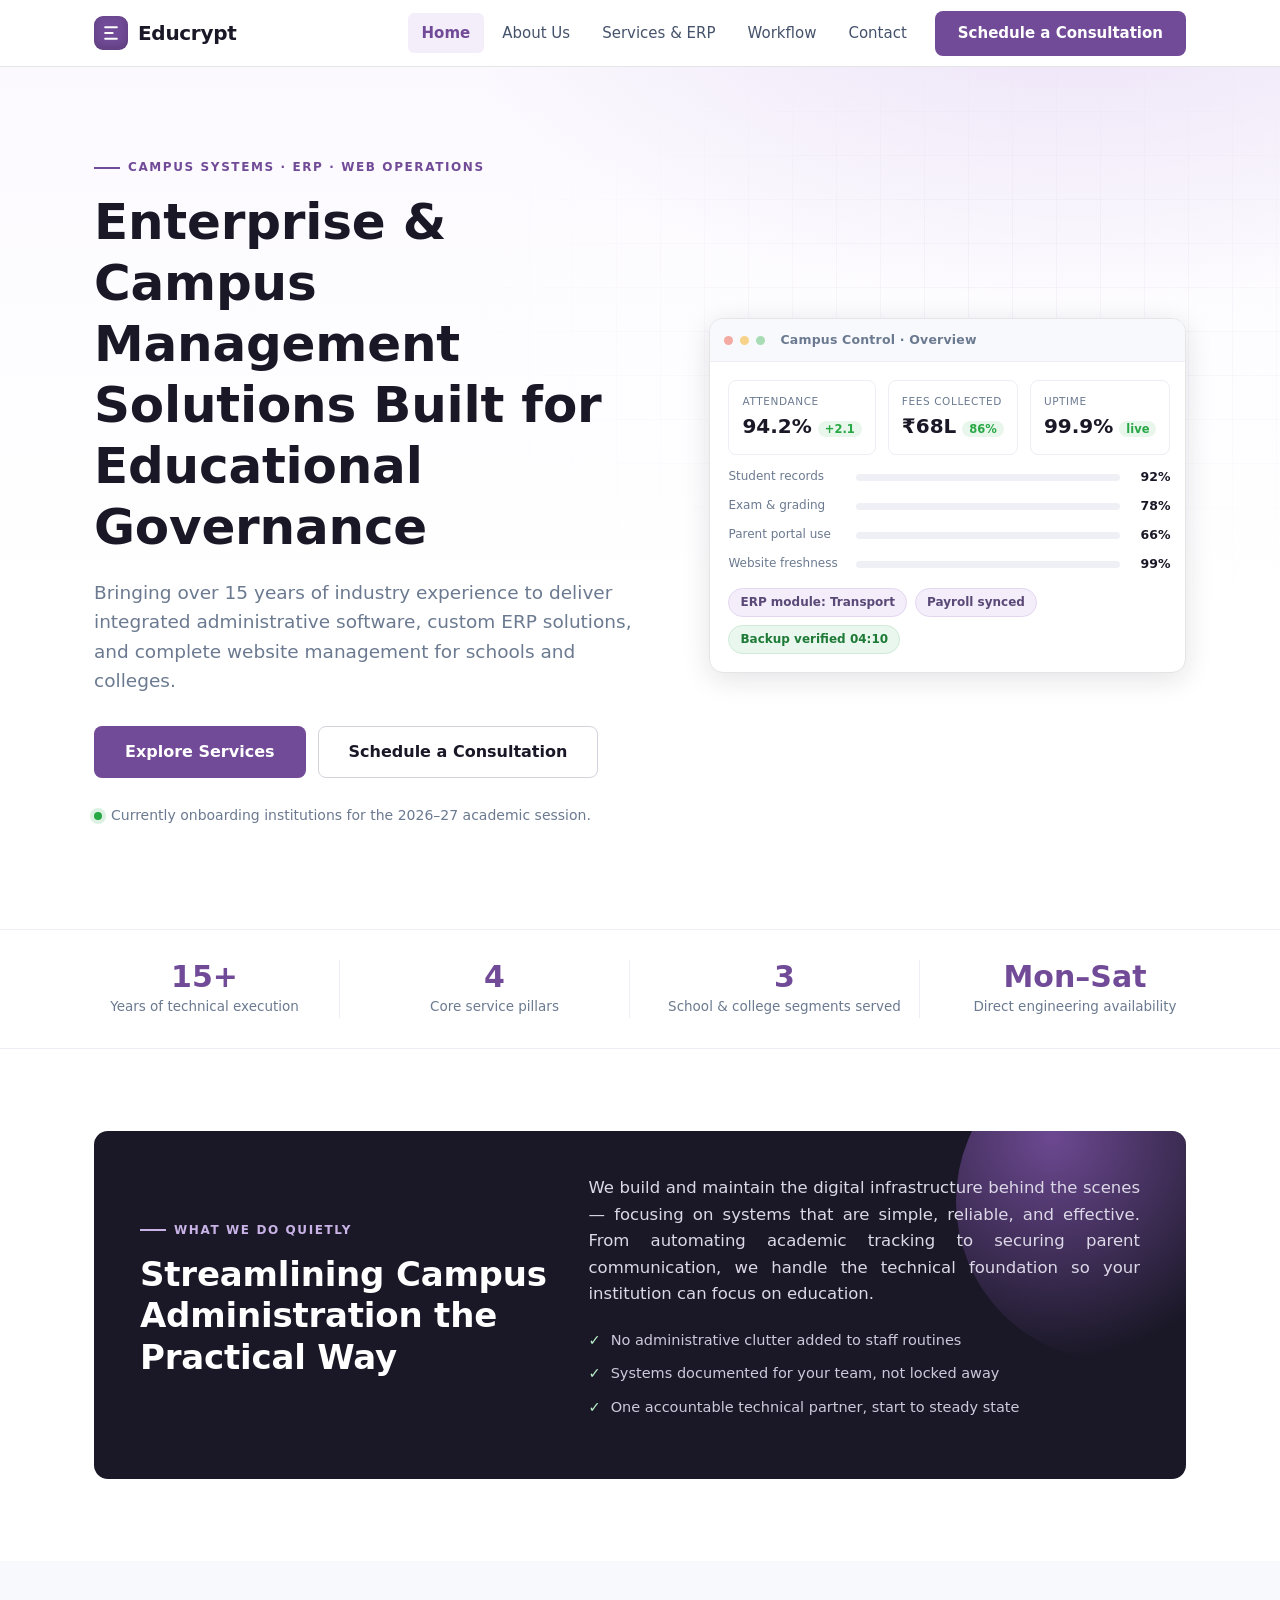
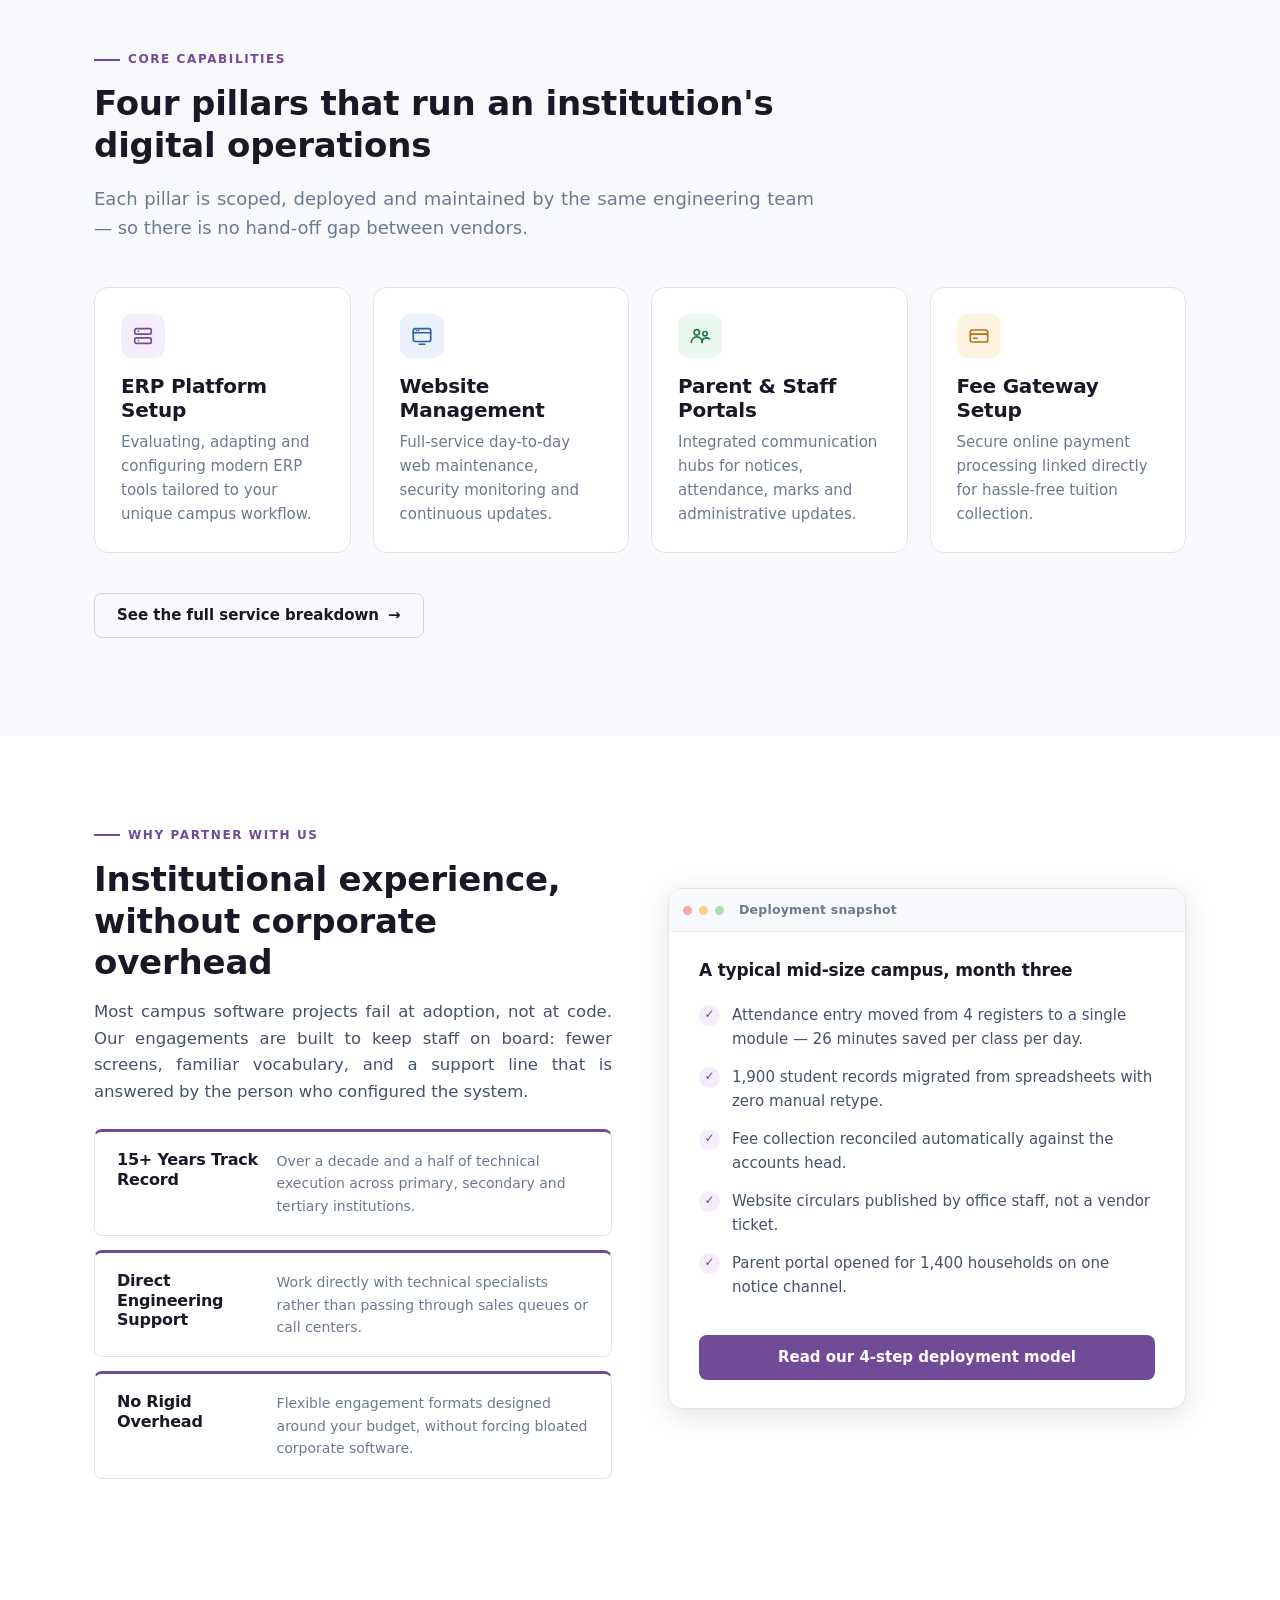
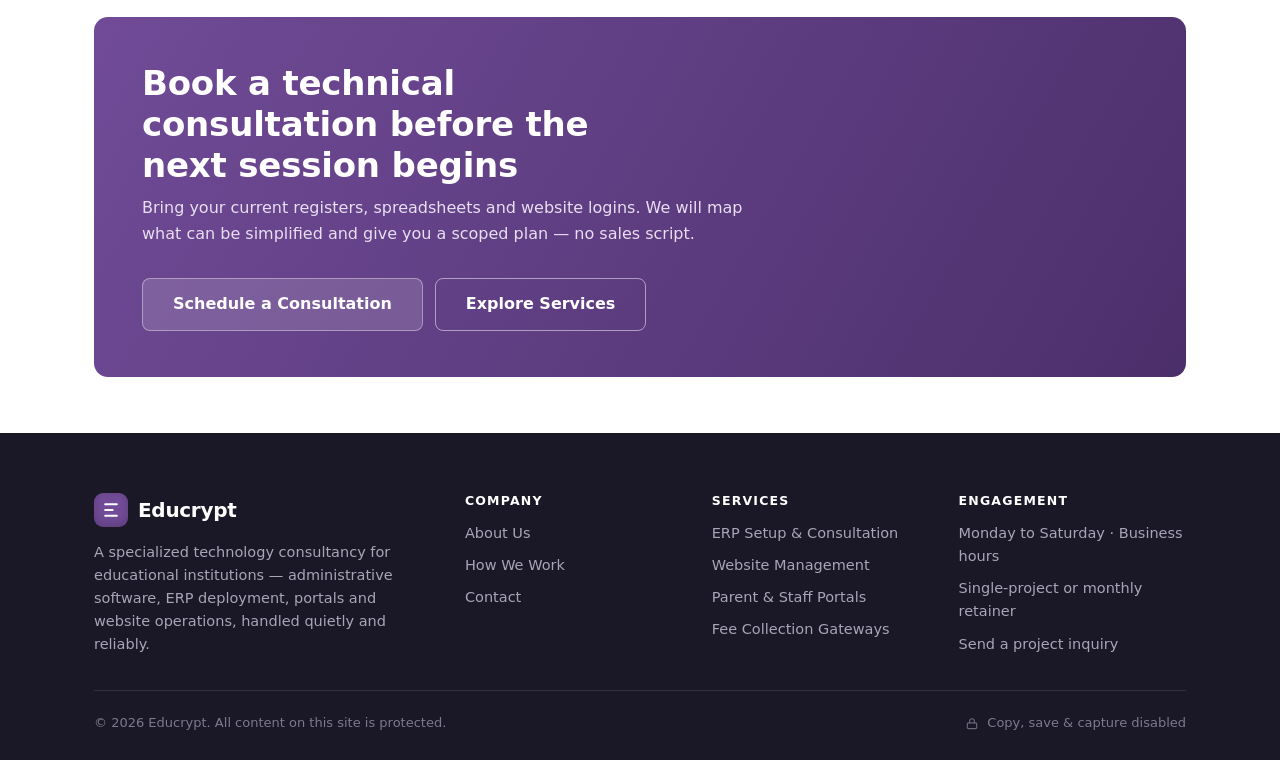
==== commit c9d31390: "Rebrand site to Educrypt" ====
--- a/index.html
+++ b/index.html
@@ -3,27 +3,27 @@
 <head>
 <meta charset="utf-8">
 <meta name="viewport" content="width=device-width, initial-scale=1">
-<title>Edutab — Enterprise &amp; Campus Management Solutions for Educational Governance</title>
-<meta name="description" content="Edutab delivers integrated administrative software, custom ERP solutions and complete website management for schools and colleges, backed by 15+ years of technical execution.">
+<title>Educrypt — Enterprise &amp; Campus Management Solutions for Educational Governance</title>
+<meta name="description" content="Educrypt delivers integrated administrative software, custom ERP solutions and complete website management for schools and colleges, backed by 15+ years of technical execution.">
 <meta name="robots" content="index, follow">
 <link rel="stylesheet" href="assets/css/styles.css">
 <link rel="icon" href="assets/img/icon-512.png" sizes="512x512">
 <link rel="apple-touch-icon" href="assets/img/apple-touch-icon.png">
 <meta property="og:type" content="website">
-<meta property="og:site_name" content="Edutab">
+<meta property="og:site_name" content="Educrypt">
 <meta property="og:locale" content="en_IN">
-<meta property="og:title" content="Edutab — Enterprise & Campus Management Solutions">
-<meta property="og:description" content="Edutab delivers integrated administrative software, custom ERP solutions and complete website management for schools and colleges, backed by 15+ years of technical execution.">
+<meta property="og:title" content="Educrypt — Enterprise & Campus Management Solutions">
+<meta property="og:description" content="Educrypt delivers integrated administrative software, custom ERP solutions and complete website management for schools and colleges, backed by 15+ years of technical execution.">
 <meta name="twitter:card" content="summary_large_image">
-<meta name="twitter:title" content="Edutab — Enterprise & Campus Management Solutions">
-<meta name="twitter:description" content="Edutab delivers integrated administrative software, custom ERP solutions and complete website management for schools and colleges, backed by 15+ years of technical execution.">
+<meta name="twitter:title" content="Educrypt — Enterprise & Campus Management Solutions">
+<meta name="twitter:description" content="Educrypt delivers integrated administrative software, custom ERP solutions and complete website management for schools and colleges, backed by 15+ years of technical execution.">
 <meta name="theme-color" content="#714b97">
-<meta name="edutab:origin" content="__EDUTAB_ORIGIN__">
+<meta name="educrypt:origin" content="__EDUCRYPT_ORIGIN__">
 <script type="application/ld+json" data-abs="true">
-{"@context":"https://schema.org","@type":"Organization","@id":"~/#organization","name":"Edutab","alternateName":"Edutab Campus Systems","url":"~/","description":"Technology consultancy for educational institutions: ERP setup, website management, portals and fee gateways.","foundingDate":"2011","areaServed":{"@type":"Country","name":"India"},"address":{"@type":"PostalAddress","addressLocality":"Bhopal","addressRegion":"Madhya Pradesh","addressCountry":"IN"},"contactPoint":{"@type":"ContactPoint","contactType":"sales","availableLanguage":["English","Hindi"],"areaServed":"IN","telephone":"+919399365399","contactOption":"TollFree"},"sameAs":[]}
+{"@context":"https://schema.org","@type":"Organization","@id":"~/#organization","name":"Educrypt","alternateName":"Educrypt Campus Systems","url":"~/","description":"Technology consultancy for educational institutions: ERP setup, website management, portals and fee gateways.","foundingDate":"2011","areaServed":{"@type":"Country","name":"India"},"address":{"@type":"PostalAddress","addressLocality":"Bhopal","addressRegion":"Madhya Pradesh","addressCountry":"IN"},"contactPoint":{"@type":"ContactPoint","contactType":"sales","availableLanguage":["English","Hindi"],"areaServed":"IN","telephone":"+919399365399","contactOption":"TollFree"},"sameAs":[]}
 </script>
 <script type="application/ld+json" data-abs="true">
-{"@context":"https://schema.org","@type":"WebSite","@id":"~/#website","url":"~/","name":"Edutab","publisher":{"@id":"~/#organization"},"inLanguage":"en-IN","potentialAction":{"@type":"SearchAction","target":"~/services.html","query-input":"required name=search-term"}}
+{"@context":"https://schema.org","@type":"WebSite","@id":"~/#website","url":"~/","name":"Educrypt","publisher":{"@id":"~/#organization"},"inLanguage":"en-IN","potentialAction":{"@type":"SearchAction","target":"~/services.html","query-input":"required name=search-term"}}
 </script>
 <script type="application/ld+json" data-abs="true">
 {"@context":"https://schema.org","@type":"ItemList","name":"Core capabilities","itemListElement":[{"@type":"ListItem","position":1,"name":"ERP Platform Setup"},{"@type":"ListItem","position":2,"name":"Website Management"},{"@type":"ListItem","position":3,"name":"Parent & Staff Portals"},{"@type":"ListItem","position":4,"name":"Fee Gateway Setup"}]}
@@ -35,11 +35,11 @@
 
 <header class="site-header">
   <div class="container nav-wrap">
-    <a class="brand" href="index.html" aria-label="Edutab home">
+    <a class="brand" href="index.html" aria-label="Educrypt home">
       <span class="brand-mark" aria-hidden="true">
         <svg viewBox="0 0 24 24" fill="none" stroke="currentColor" stroke-width="2.4" stroke-linecap="round" stroke-linejoin="round"><path d="M5 5h14M5 12h9M5 19h14"/></svg>
       </span>
-      Edutab
+      Educrypt
     </a>
     <button class="nav-toggle" type="button" aria-label="Toggle menu" aria-expanded="false" aria-controls="primaryNav">
       <span></span><span></span><span></span>
@@ -240,7 +240,7 @@
           <span class="brand-mark" aria-hidden="true">
             <svg viewBox="0 0 24 24" fill="none" stroke="currentColor" stroke-width="2.4" stroke-linecap="round" stroke-linejoin="round"><path d="M5 5h14M5 12h9M5 19h14"/></svg>
           </span>
-          Edutab
+          Educrypt
         </a>
         <p>A specialized technology consultancy for educational institutions — administrative software, ERP deployment, portals and website operations, handled quietly and reliably.</p>
       </div>
@@ -271,7 +271,7 @@
       </div>
     </div>
     <div class="footer-note">
-      <span>© <span data-year>2026</span> Edutab. All content on this site is protected.</span>
+      <span>© <span data-year>2026</span> Educrypt. All content on this site is protected.</span>
       <span class="lock">
         <svg viewBox="0 0 24 24" fill="none" stroke="currentColor" stroke-width="2" stroke-linecap="round"><rect x="4" y="10" width="16" height="10" rx="2"/><path d="M8 10V7a4 4 0 0 1 8 0v3"/></svg>
         Copy, save &amp; capture disabled
@@ -281,8 +281,8 @@
 </footer>
 
 <div class="print-lock" aria-hidden="true">
-  <h1>Edutab</h1>
-  <p>This page is not distributable in printed or PDF form. Campus documentation, proposals and scope sheets are shared directly with the authorized institutional contact. Please request a copy from the Edutab office.</p>
+  <h1>Educrypt</h1>
+  <p>This page is not distributable in printed or PDF form. Campus documentation, proposals and scope sheets are shared directly with the authorized institutional contact. Please request a copy from the Educrypt office.</p>
 </div>
 
 <script src="assets/js/seo.js"></script>
--- a/assets/css/styles.css
+++ b/assets/css/styles.css
@@ -1,5 +1,5 @@
 /* ============================================================
-   Edutab — Campus & Enterprise Management Solutions
+  Educrypt — Campus & Enterprise Management Solutions
    Visual language inspired by Odoo's web client:
    flat surfaces, hairline borders, generous whitespace,
    purple brand accent, rounded "snippet" cards.
